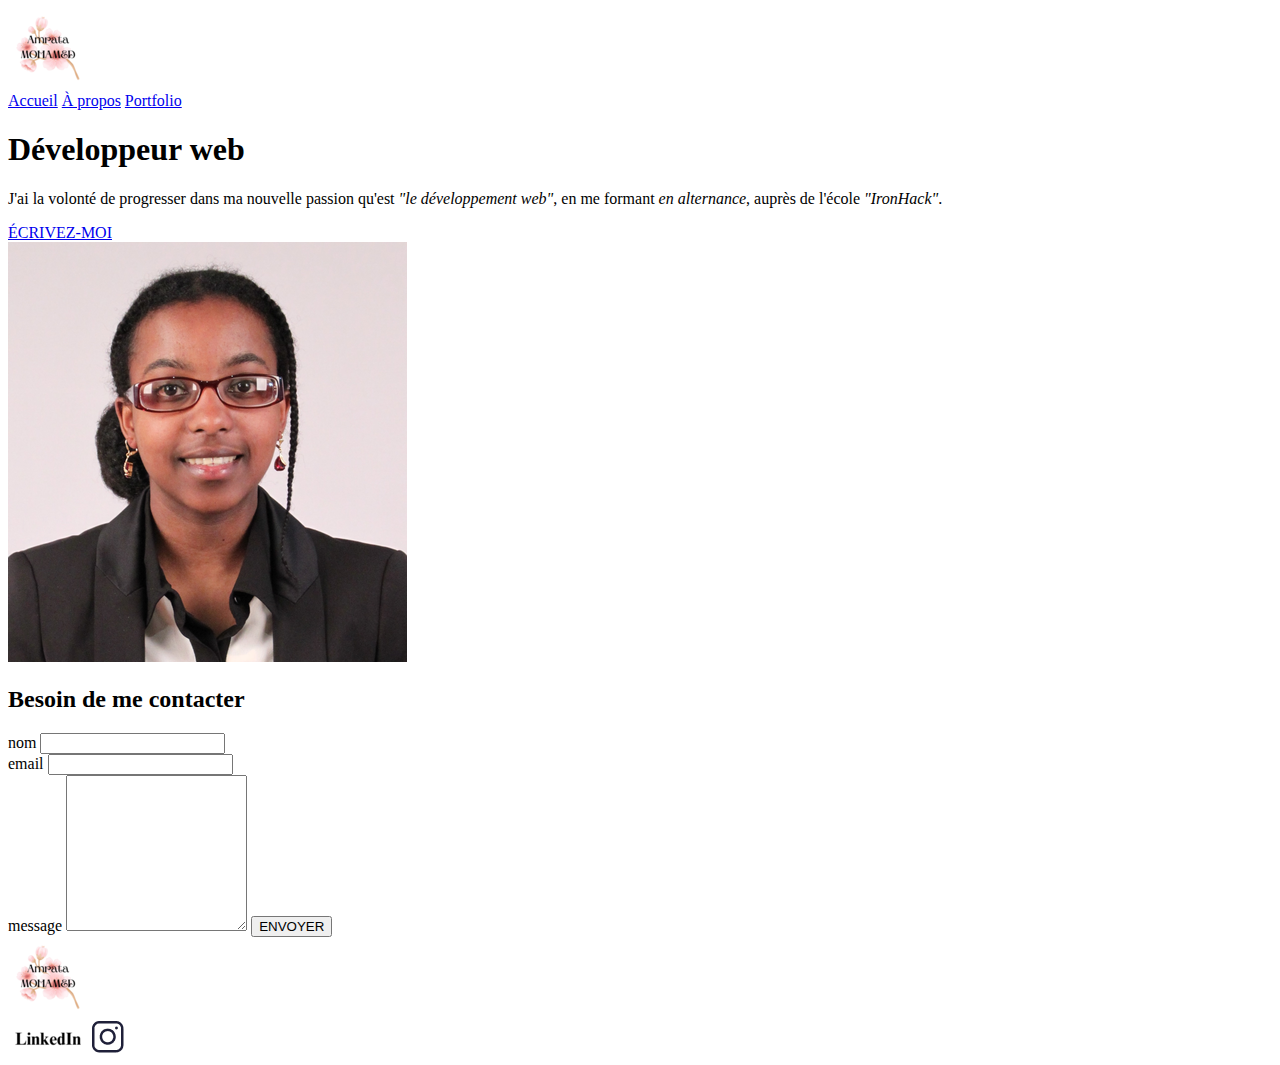
==== index.html @ cb96218a "Add files via upload" ====
<!DOCTYPE html>
<html lang="fr">

<head>
    <meta charset="utf-8">
    <title>Accueil - Amrata MOHAMED - Développeur Web en Alternance</title>
    <link href="style-amra.css" rel="stylesheet">
    <link href="style/index-amra.css" rel="stylesheet" >
    <link rel="preconnect" href="https://fonts.googleapis.com">
    <link rel="preconnect" href="https://fonts.gstatic.com" crossorigin>
    <link href="https://fonts.googleapis.com/css2?family=Manrope&family=Montserrat&display=swap" rel="stylesheet">
</head>

<body>
    <!-- Voici un commentaire -->
    <header>
        <nav>
            <img src="images/logo-amra.png" alt="Logo Amrata MOHAMED">
            <div>
                <a href="index-amra.html">Accueil</a>
                <a href="a-propos-amra.html">À propos</a>
                <a href="portfolio-amra.html">Portfolio</a>
            </div>
        </nav>
    </header>
    <main>
        <section class="accueil-introduction">
            <div>
                <h1>Développeur web</h1>
                <p>
                    J'ai la volonté de progresser dans ma nouvelle passion qu'est <em>"le développement web"</em>, en me formant <em>en alternance</em>, auprès de l'école <em>"IronHack"</em>. 
                </p>
                <a href="#contact" class="cta">ÉCRIVEZ-MOI</a>
            </div>
                <img src="images/photo-amra.png" alt="Portrait de Amrata MOHAMED">
        </section>
        <section id="contact" class="section-contact">
            <h2>Besoin de me contacter</h2>
            <form method="get" action="#">
                <div class="form-nom-email">
                    <div class="form-column">
                        <label for="nom">nom</label>
                        <input type="text" name="nom" id="nom" >
                    </div>
                    <div class="form-column">
                        <label for="email">email</label>
                        <input type="email" name="email" id="email" >
                    </div>
                </div>
                <label for="message">message</label>
                <textarea name="message" id="message" rows="10"></textarea>
                <input type="submit" value="ENVOYER" class="cta" >
            </form>
        </section>    
    </main>
    <footer>
        <img src="images/logo-amra.png" alt="Logo Amrata MOHAMED">
        <div>
            <a target="_blank" href="https://www.linkedin.com/in/amratamohamed/" class="lien-icone">
                <img src="images/linkedin.png" alt="Logo LinkedIn"></a>
            <a target="_blank" href="https://www.instagram.com/amrata.mo/?hl=fr" class="lien-icone">
                <img src="images/instagram.png" alt="Logo Instagram"></a>
        </div>
    </footer>
</body>

</html>
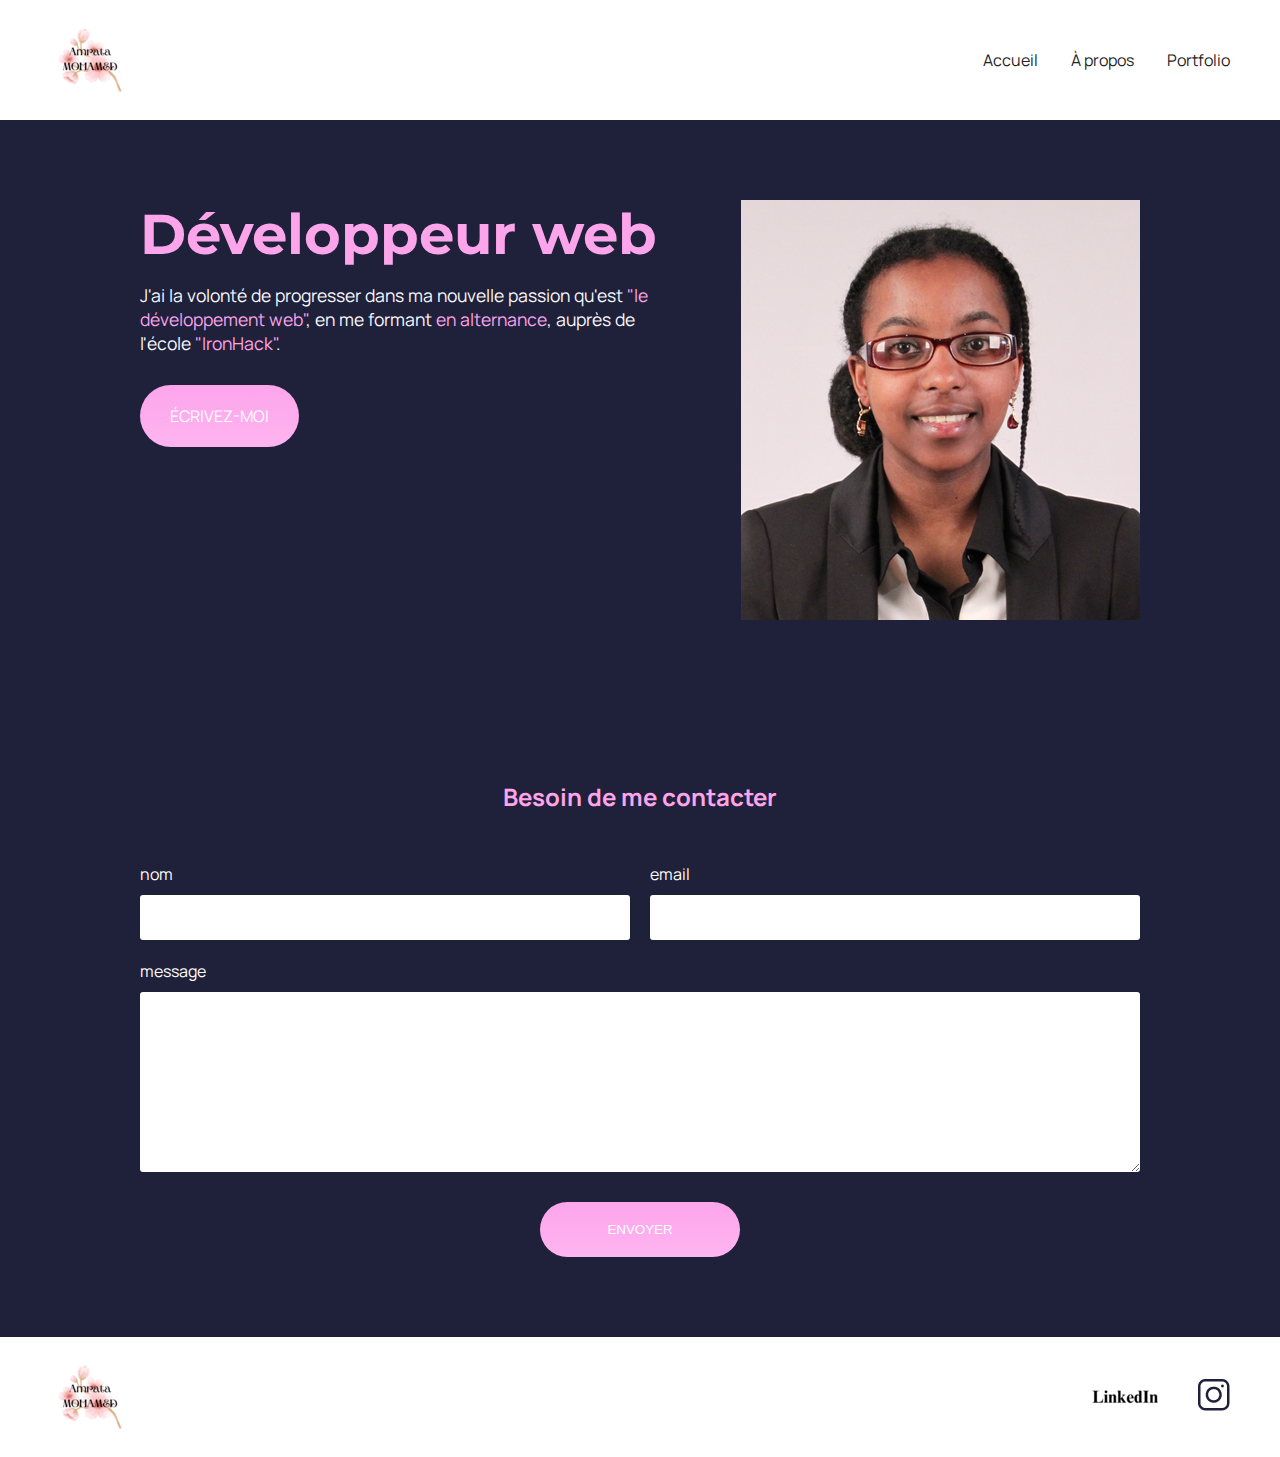
==== commit 7a7cbb4f: "Changement des 3 fichiers" ====
--- a/index.html
+++ b/index.html
@@ -4,8 +4,8 @@
 <head>
     <meta charset="utf-8">
     <title>Accueil - Amrata MOHAMED - Développeur Web en Alternance</title>
-    <link href="style-amra.css" rel="stylesheet">
-    <link href="style/index-amra.css" rel="stylesheet" >
+    <link href="style.css" rel="stylesheet">
+    <link href="style/index.css" rel="stylesheet" >
     <link rel="preconnect" href="https://fonts.googleapis.com">
     <link rel="preconnect" href="https://fonts.gstatic.com" crossorigin>
     <link href="https://fonts.googleapis.com/css2?family=Manrope&family=Montserrat&display=swap" rel="stylesheet">
@@ -17,9 +17,9 @@
         <nav>
             <img src="images/logo-amra.png" alt="Logo Amrata MOHAMED">
             <div>
-                <a href="index-amra.html">Accueil</a>
-                <a href="a-propos-amra.html">À propos</a>
-                <a href="portfolio-amra.html">Portfolio</a>
+                <a href="index.html">Accueil</a>
+                <a href="a-propos.html">À propos</a>
+                <a href="portfolio.html">Portfolio</a>
             </div>
         </nav>
     </header>
--- a/style.css
+++ b/style.css
@@ -0,0 +1,112 @@
+* {
+  margin: 0;
+}
+
+body {
+  font-family: 'Manrope', sans-serif;
+  font-size: 1em;
+  background-color: #1f2039;
+}
+
+a {
+  color: #242424;
+  text-decoration: none;
+}
+
+em {
+  color: #fca5eb;
+  font-style: normal;
+}
+
+h1 {
+  font-size: 3.5em;
+  color: #fca5eb;
+  font-family: 'Montserrat', sans-serif;
+}
+
+h2 {
+  color: #fca5eb;
+}
+
+p,
+li {
+  font-size: 1.1em;
+  color: #f9f8ff;
+}
+
+header,
+footer {
+  background-color: white;
+  padding: 20px 50px;
+}
+
+.cta {
+  display: inline-block;
+  background: linear-gradient(#fca5eb, #ffb4f0);
+  color: white;
+  border-radius: 50px;
+  padding: 20px 30px;
+}
+
+a:hover {
+  text-decoration: underline;
+}
+
+.cta:hover {
+  background: linear-gradient(#fca5eb, #ffb4f0);
+  text-decoration: none;
+}
+
+.lien-icone {
+  margin-left: 30px;
+}
+
+.lien-icone:hover {
+  opacity: 0.5;
+}
+
+section {
+  padding: 80px;
+}
+
+footer,
+nav {
+  display: flex;
+  flex-direction: row;
+  align-items: center;
+  justify-content: space-between;
+}
+
+nav a {
+  margin-left: 30px;
+}
+
+@media screen and (max-width: 996px) {
+  header nav {
+    flex-direction: column;
+    align-items: center;
+    justify-content: center;
+  }
+
+  header nav img {
+    margin-bottom: 20px;
+  }
+
+  header,
+  footer {
+    padding: 20px 20px;
+  }
+
+  h1 {
+    font-size: 2em;
+  }
+
+  section {
+    padding: 50px 20px 50px 20px;
+  }
+
+  nav a {
+    margin-left: 10px;
+    margin-right: 10px;
+  }
+}
--- a/style/index.css
+++ b/style/index.css
@@ -0,0 +1,119 @@
+.accueil-photos {
+  background-color: white;
+  padding: 80px;
+}
+
+.accueil-photos h2 {
+  color: #242424;
+  text-align: center;
+  margin-bottom: 80px;
+}
+
+.accueil-photos div {
+  display: flex;
+  flex-direction: row;
+  gap: 15px;
+  justify-content: center;
+  margin-bottom: 15px;
+}
+
+.accueil-introduction {
+  display: flex;
+  flex-direction: row;
+  max-width: 1000px;
+  align-items: flex-start;
+  margin: auto;
+}
+
+.accueil-introduction h1 {
+  margin-bottom: 15px;
+}
+
+.accueil-introduction p {
+  margin-bottom: 30px;
+}
+
+.accueil-introduction div {
+  padding-right: 80px;
+}
+
+.section-contact h2 {
+  color: #fca5eb;
+  text-align: center;
+  margin-bottom: 50px;
+}
+
+form {
+  display: flex;
+  flex-direction: column;
+  max-width: 1000px;
+  margin: auto;
+  color: white;
+}
+
+.form-nom-email {
+  display: flex;
+  flex-direction: row;
+  gap: 20px;
+}
+
+.form-column {
+  flex: 1;
+  display: flex;
+  flex-direction: column;
+  margin-bottom: 20px;
+}
+
+input,
+textarea {
+  padding: 15px;
+  border-radius: 3px;
+  border: none;
+}
+
+label {
+  margin-bottom: 10px;
+}
+
+input[type='submit'] {
+  width: 200px;
+  margin: auto;
+  margin-top: 30px;
+}
+
+@media screen and (max-width: 996px) {
+  .accueil-introduction {
+    flex-direction: column;
+    align-items: center;
+    justify-content: center;
+  }
+
+  .accueil-introduction div {
+    padding-right: 0;
+    text-align: center;
+    order: 2;
+  }
+
+  .accueil-introduction img {
+    order: 1;
+    margin-bottom: 20px;
+    width: 100%;
+  }
+
+  .accueil-photos {
+    padding: 20px;
+  }
+
+  .accueil-photos div {
+    flex-direction: column;
+  }
+
+  .section-contact {
+    padding: 50px 20px;
+  }
+
+  .form-nom-email {
+    flex-direction: column;
+    gap: 0;
+  }
+}
